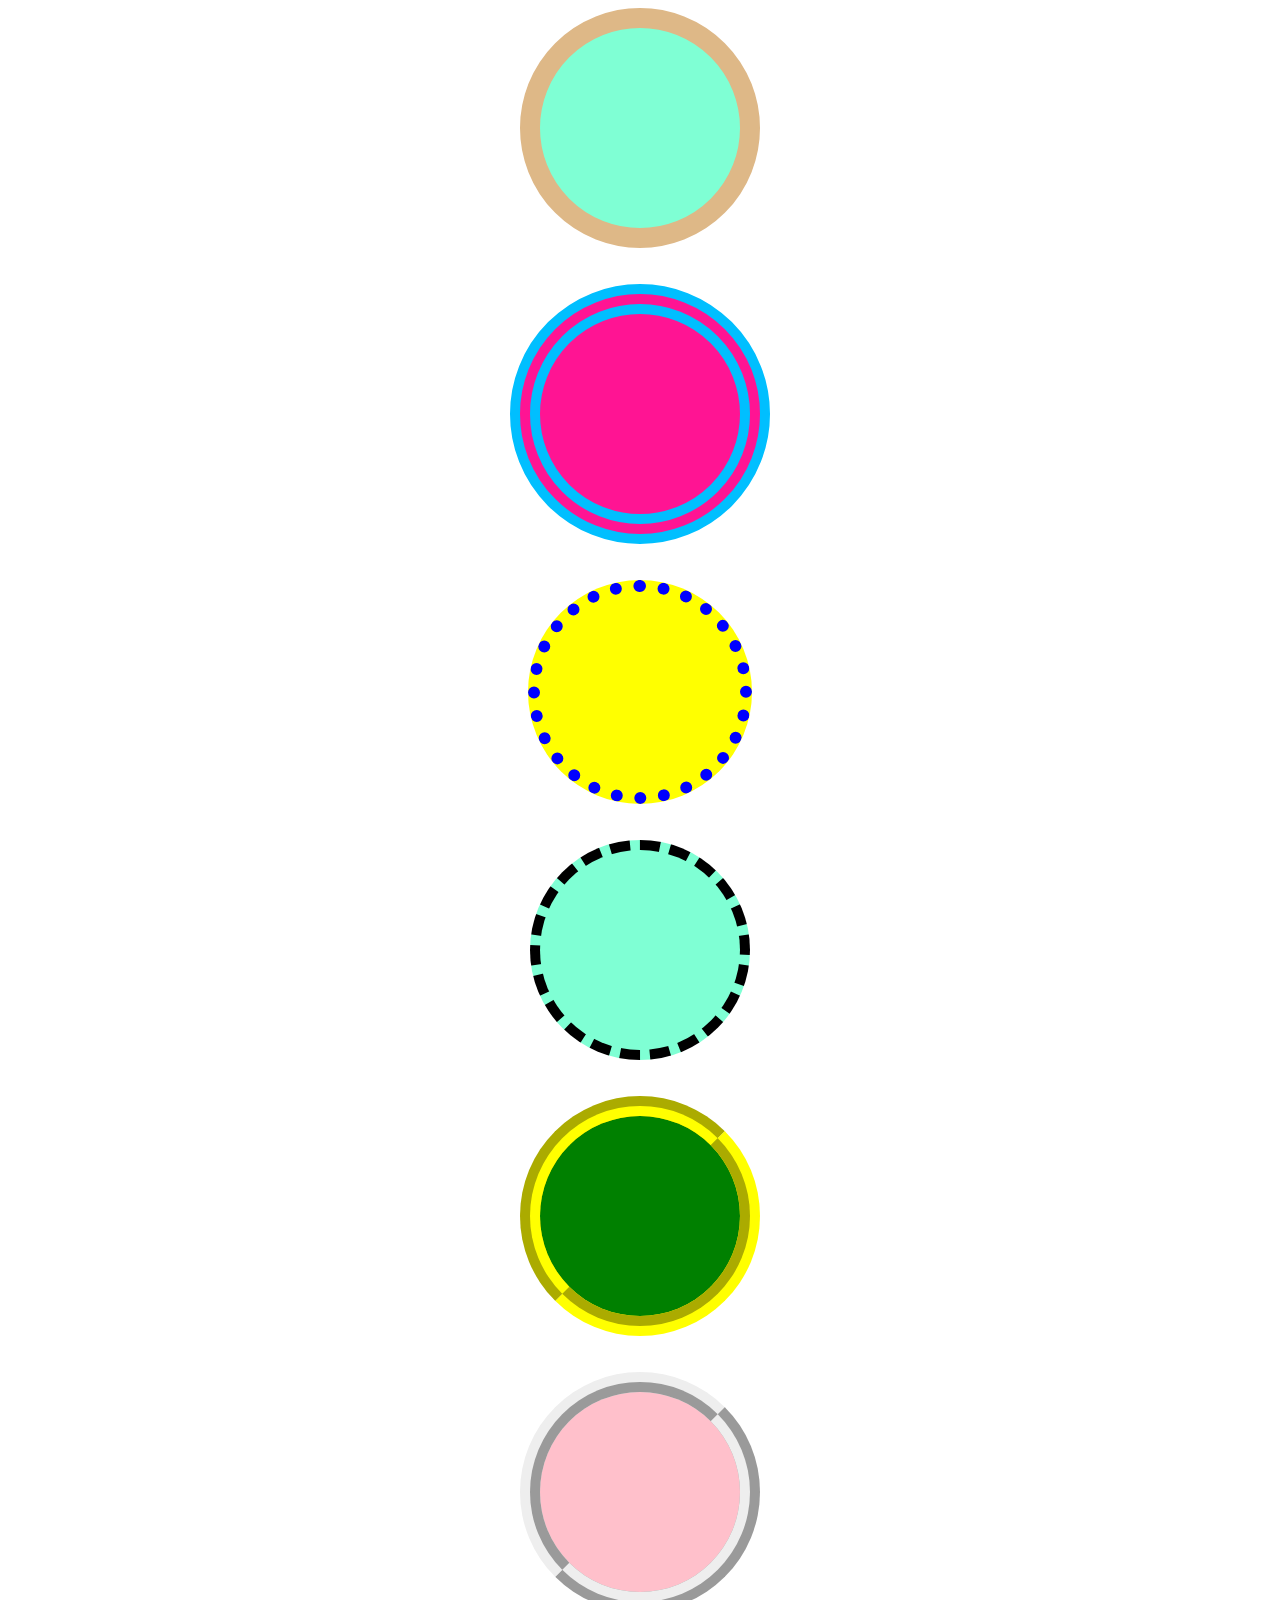
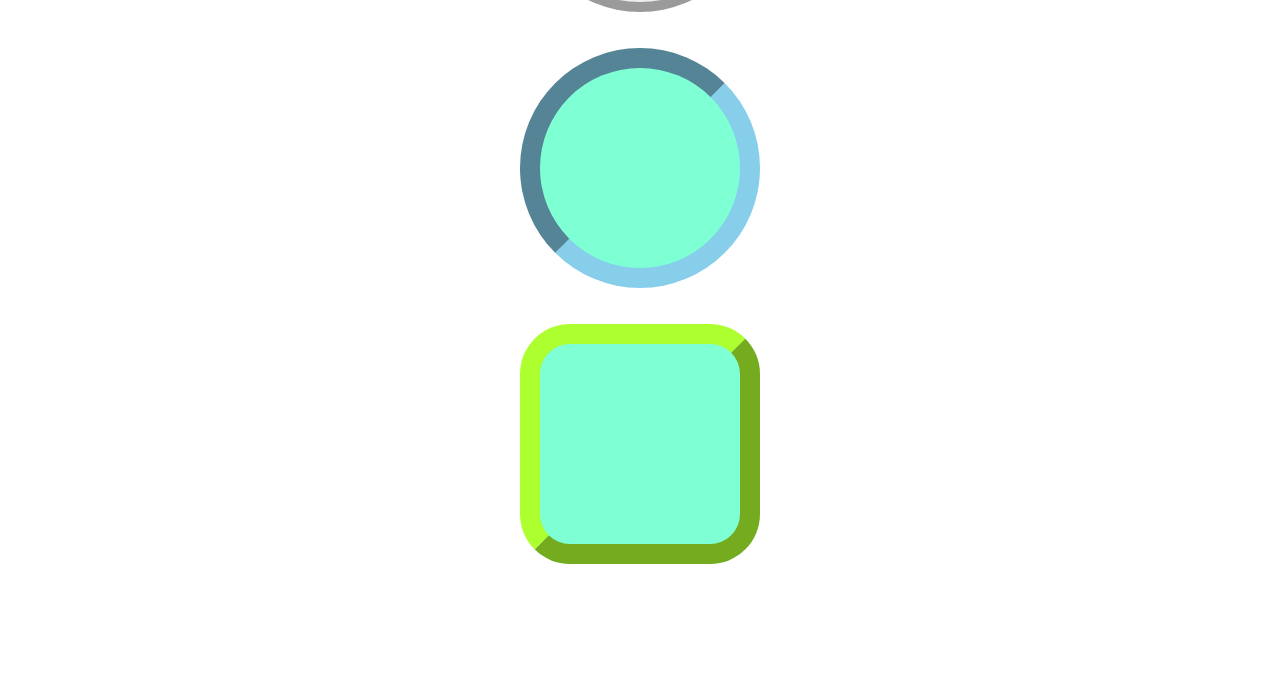
==== css/index.html @ d779742f "CSS border type" ====
<!DOCTYPE html>
<html lang="en">
<head>
    <meta charset="UTF-8">
    <meta http-equiv="X-UA-Compatible" content="IE=edge">
    <meta name="viewport" content="width=device-width, initial-scale=1.0">
    <title>css border</title>
    <style>
        .div1{
            height: 200px;
            width: 200px;
            background-color:aquamarine;
            margin:auto;
            border:20px solid burlywood;
            border-radius: 50%;
                                             }
        .div2{
            height:200px;
            width:200px;
            margin:auto;
            background-color: deeppink;
            border: 30px double deepskyblue ;
            border-radius: 50%;
                                            }
        .div3{
            height:200px;
            width:200px;
            background: yellow;
            border: 12px dotted blue;
            margin:auto;
            border-radius: 50%;
        }
        .div4{
            height:200px;
            width:200px;
            border: 10px dashed black;
            background-color: aquamarine;
            margin:auto;
            border-radius: 50%;
        }
        .div5{
            height:200px;
            width:200px;
            border: 20px groove yellow;
            background-color:green;
            margin:auto;
            border-radius: 50%;
        }
        .div6{
            height:200px;
            width:200px;
            border: 20px ridge;
            background-color:pink;
            margin:auto;
            border-radius: 50%;
        }
        .div7{
            height:200px;
            width:200px;
            border: 20px inset skyblue;
            background-color: aquamarine;
            margin:auto;
            border-radius: 50%;
        }
        .div8{
            height:200px;
            width:200px;
            border: 20px outset greenyellow;
            background-color: aquamarine;
            margin:auto;
            border-radius: 50px;
        }
        /*.div9{
            height:200px;
            width:200px;
            border: 20px none black;
            background-color: aquamarine;
            margin:auto;
        }
        .div10{
            height:200px;
            width:200px;
            border: 20px hidden black;
            background-color: aquamarine;
            margin:auto;
        }*/
    </style>
</head>
<body>
    <div class="div1">
               
    </div>
    <br>
    <br>
    <div class="div2">

    </div>
    <br>
    <br>
    <div class="div3">

    </div>
    <br>
    <br>
    <div class="div4"></div>
    <br>
    <br>
    <div class="div5"></div>
    <br>
    <br>
    <div class="div6"></div>
    <br>
    <br>
    <div class="div7"></div>
    <br>
    <br>
    <div class="div8"></div>
    <br>
    <br>
    <div class="div9"></div>
    <br>
    <br>
    <div class="div10"></div>
    <br>
    <br>
    
</body>
</html>
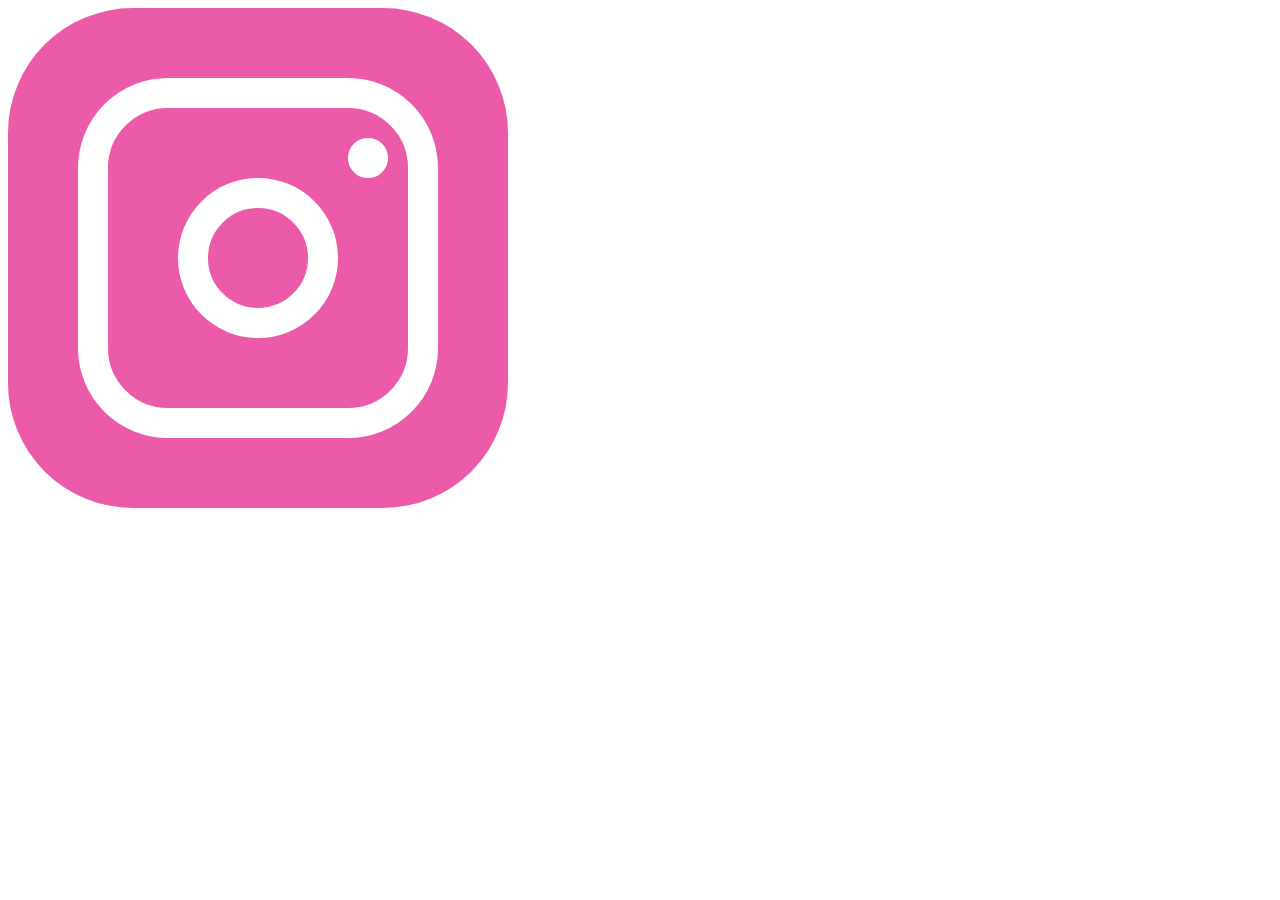
==== commit 6c8330db: "instagram logo" ====
--- a/css/index.html
+++ b/css/index.html
@@ -4,125 +4,60 @@
     <meta charset="UTF-8">
     <meta http-equiv="X-UA-Compatible" content="IE=edge">
     <meta name="viewport" content="width=device-width, initial-scale=1.0">
-    <title>css border</title>
+    <title>instagram logo</title>
     <style>
-        .div1{
-            height: 200px;
-            width: 200px;
-            background-color:aquamarine;
-            margin:auto;
-            border:20px solid burlywood;
-            border-radius: 50%;
-                                             }
-        .div2{
-            height:200px;
-            width:200px;
-            margin:auto;
-            background-color: deeppink;
-            border: 30px double deepskyblue ;
-            border-radius: 50%;
-                                            }
-        .div3{
-            height:200px;
-            width:200px;
-            background: yellow;
-            border: 12px dotted blue;
-            margin:auto;
+     
+        .round1{
+            height:500px;
+            width:500px;
+            background-color:rgb(236, 91, 169);
+            border-radius: 25%;
+            position: absolute;
+            
+        }
+        .round2{  
+            height: 300px;
+            width: 300px;
+
+           position: relative;
+           margin: auto;
+           top: 70px;
+
+           border: 30px solid white;
+           border-radius: 25%;
+        }
+        .round3{
+            height: 100px;
+            width: 100px;
+
+            position: relative;
+            margin: auto;
+            top: 70px;
+
+            border: 30px solid white;
             border-radius: 50%;
         }
-        .div4{
-            height:200px;
-            width:200px;
-            border: 10px dashed black;
-            background-color: aquamarine;
-            margin:auto;
-            border-radius: 50%;
-        }
-        .div5{
-            height:200px;
-            width:200px;
-            border: 20px groove yellow;
-            background-color:green;
-            margin:auto;
-            border-radius: 50%;
-        }
-        .div6{
-            height:200px;
-            width:200px;
-            border: 20px ridge;
-            background-color:pink;
-            margin:auto;
-            border-radius: 50%;
-        }
-        .div7{
-            height:200px;
-            width:200px;
-            border: 20px inset skyblue;
-            background-color: aquamarine;
-            margin:auto;
-            border-radius: 50%;
-        }
-        .div8{
-            height:200px;
-            width:200px;
-            border: 20px outset greenyellow;
-            background-color: aquamarine;
-            margin:auto;
-            border-radius: 50px;
-        }
-        /*.div9{
-            height:200px;
-            width:200px;
-            border: 20px none black;
-            background-color: aquamarine;
-            margin:auto;
-        }
-        .div10{
-            height:200px;
-            width:200px;
-            border: 20px hidden black;
-            background-color: aquamarine;
-            margin:auto;
-        }*/
+        .round4{
+            height: 0px;
+            width: 0px; 
+             
+            position: relative;
+            margin: auto;
+            top: -130px;
+            margin-left: 80%;
+
+            border:20px solid white;
+            border-radius:50%;
+        }   
     </style>
 </head>
 <body>
-    <div class="div1">
-               
+    <div class="round1">
+        <div class="round2">
+            <div class="round3"></div>
+            <div class="round4"></div>
+        </div>
     </div>
-    <br>
-    <br>
-    <div class="div2">
-
-    </div>
-    <br>
-    <br>
-    <div class="div3">
-
-    </div>
-    <br>
-    <br>
-    <div class="div4"></div>
-    <br>
-    <br>
-    <div class="div5"></div>
-    <br>
-    <br>
-    <div class="div6"></div>
-    <br>
-    <br>
-    <div class="div7"></div>
-    <br>
-    <br>
-    <div class="div8"></div>
-    <br>
-    <br>
-    <div class="div9"></div>
-    <br>
-    <br>
-    <div class="div10"></div>
-    <br>
-    <br>
     
 </body>
-</html>+</html>
